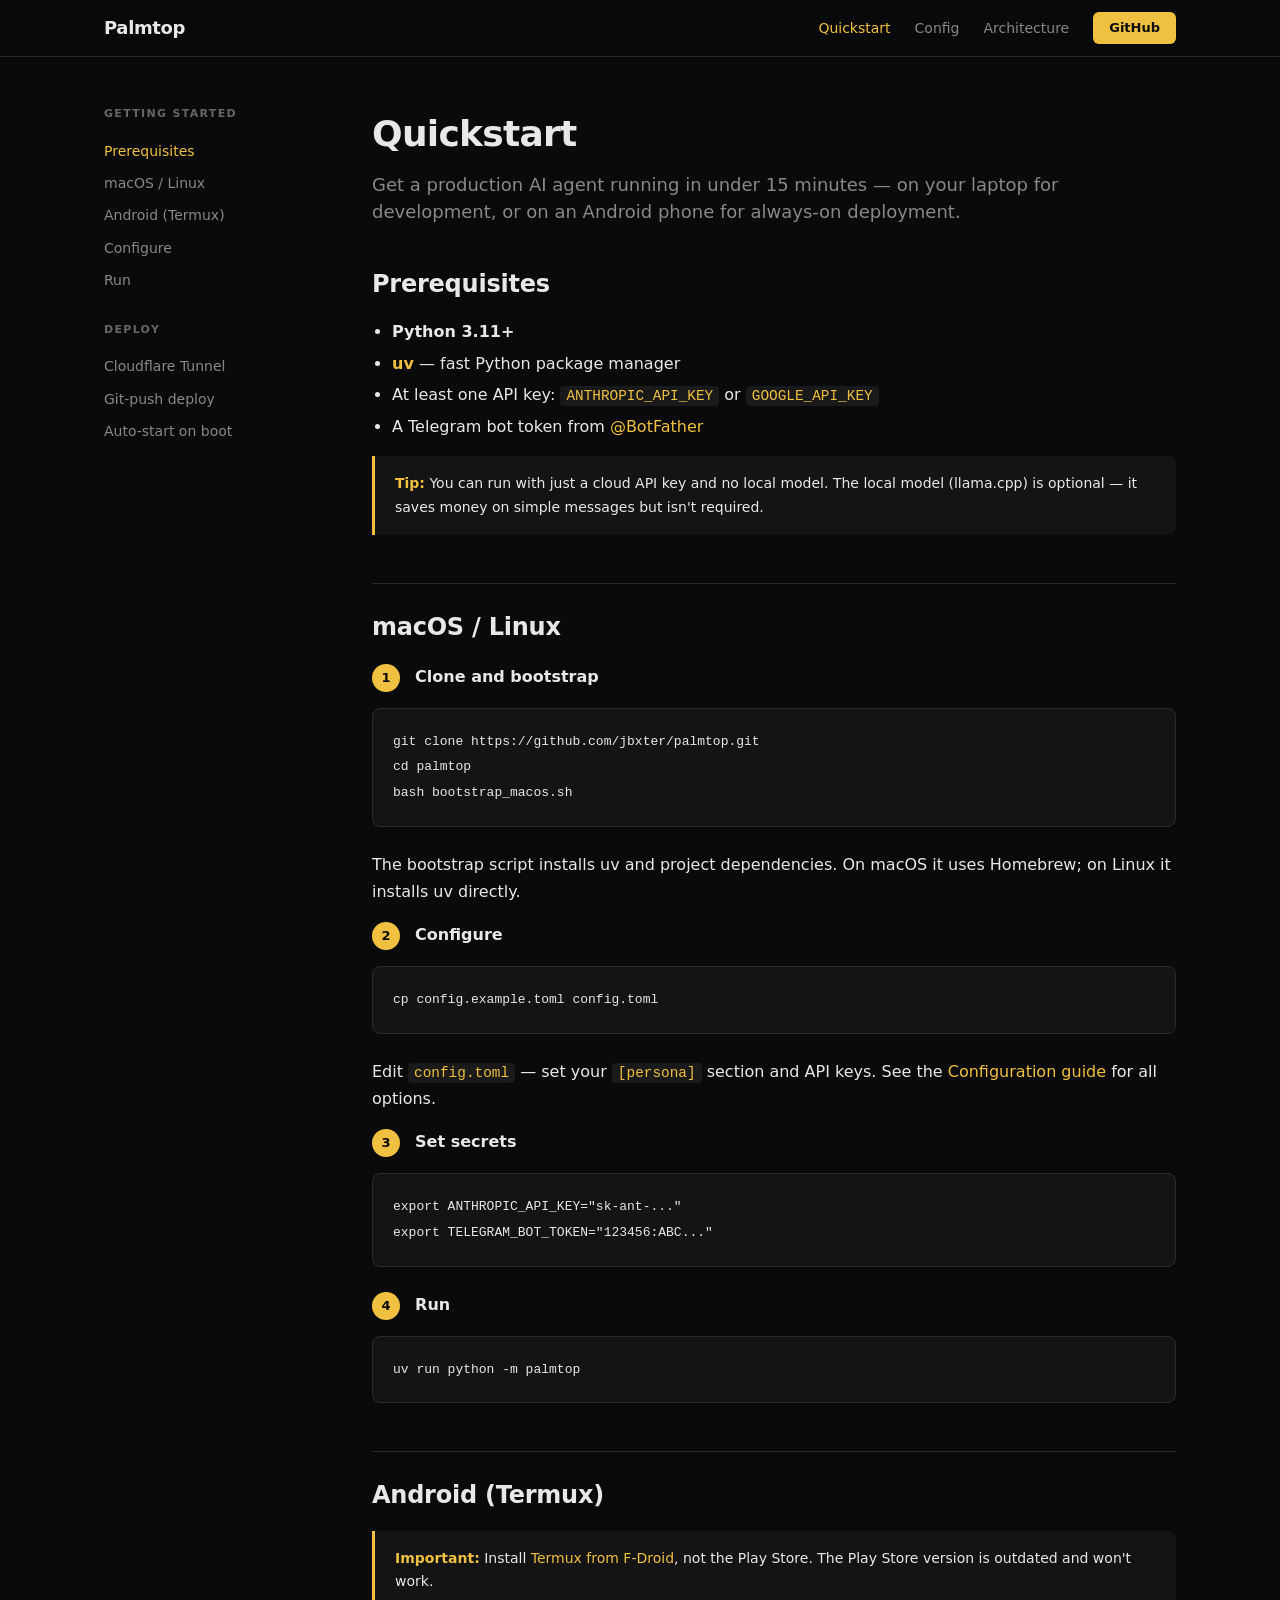
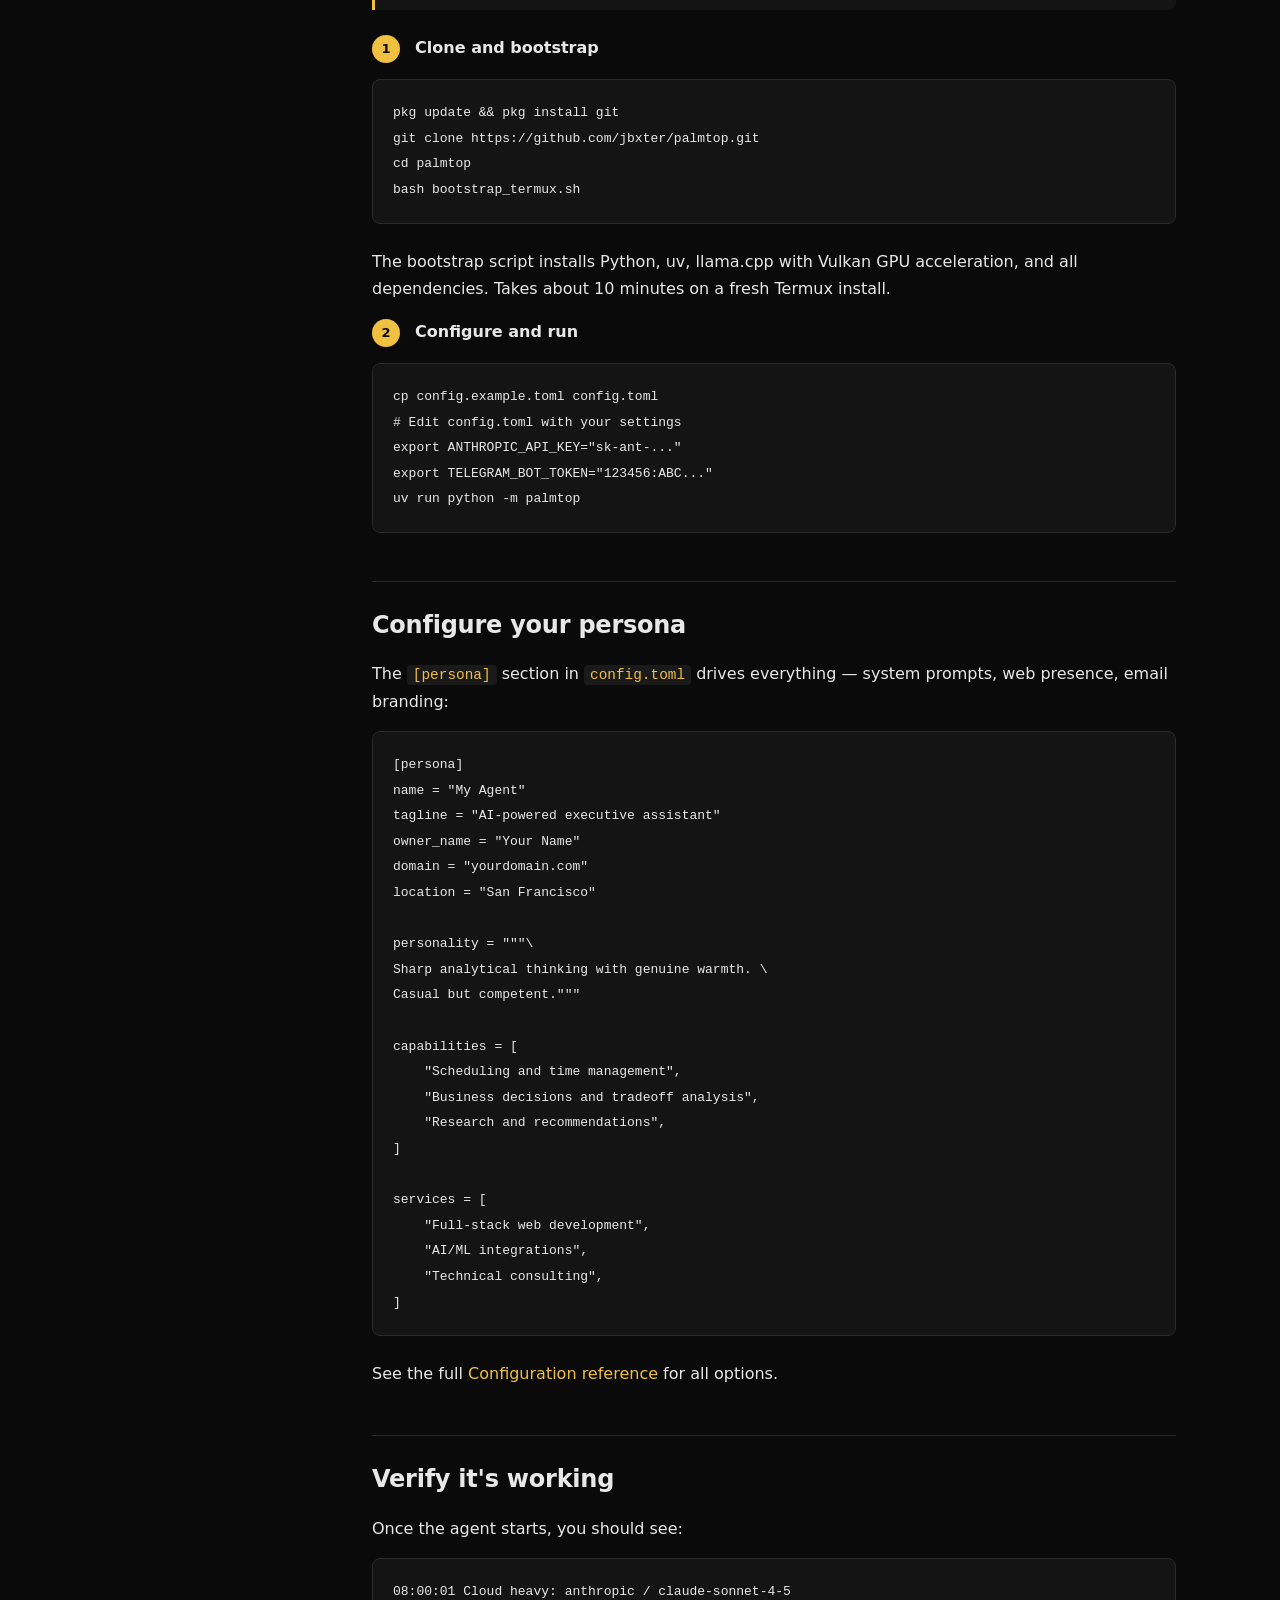
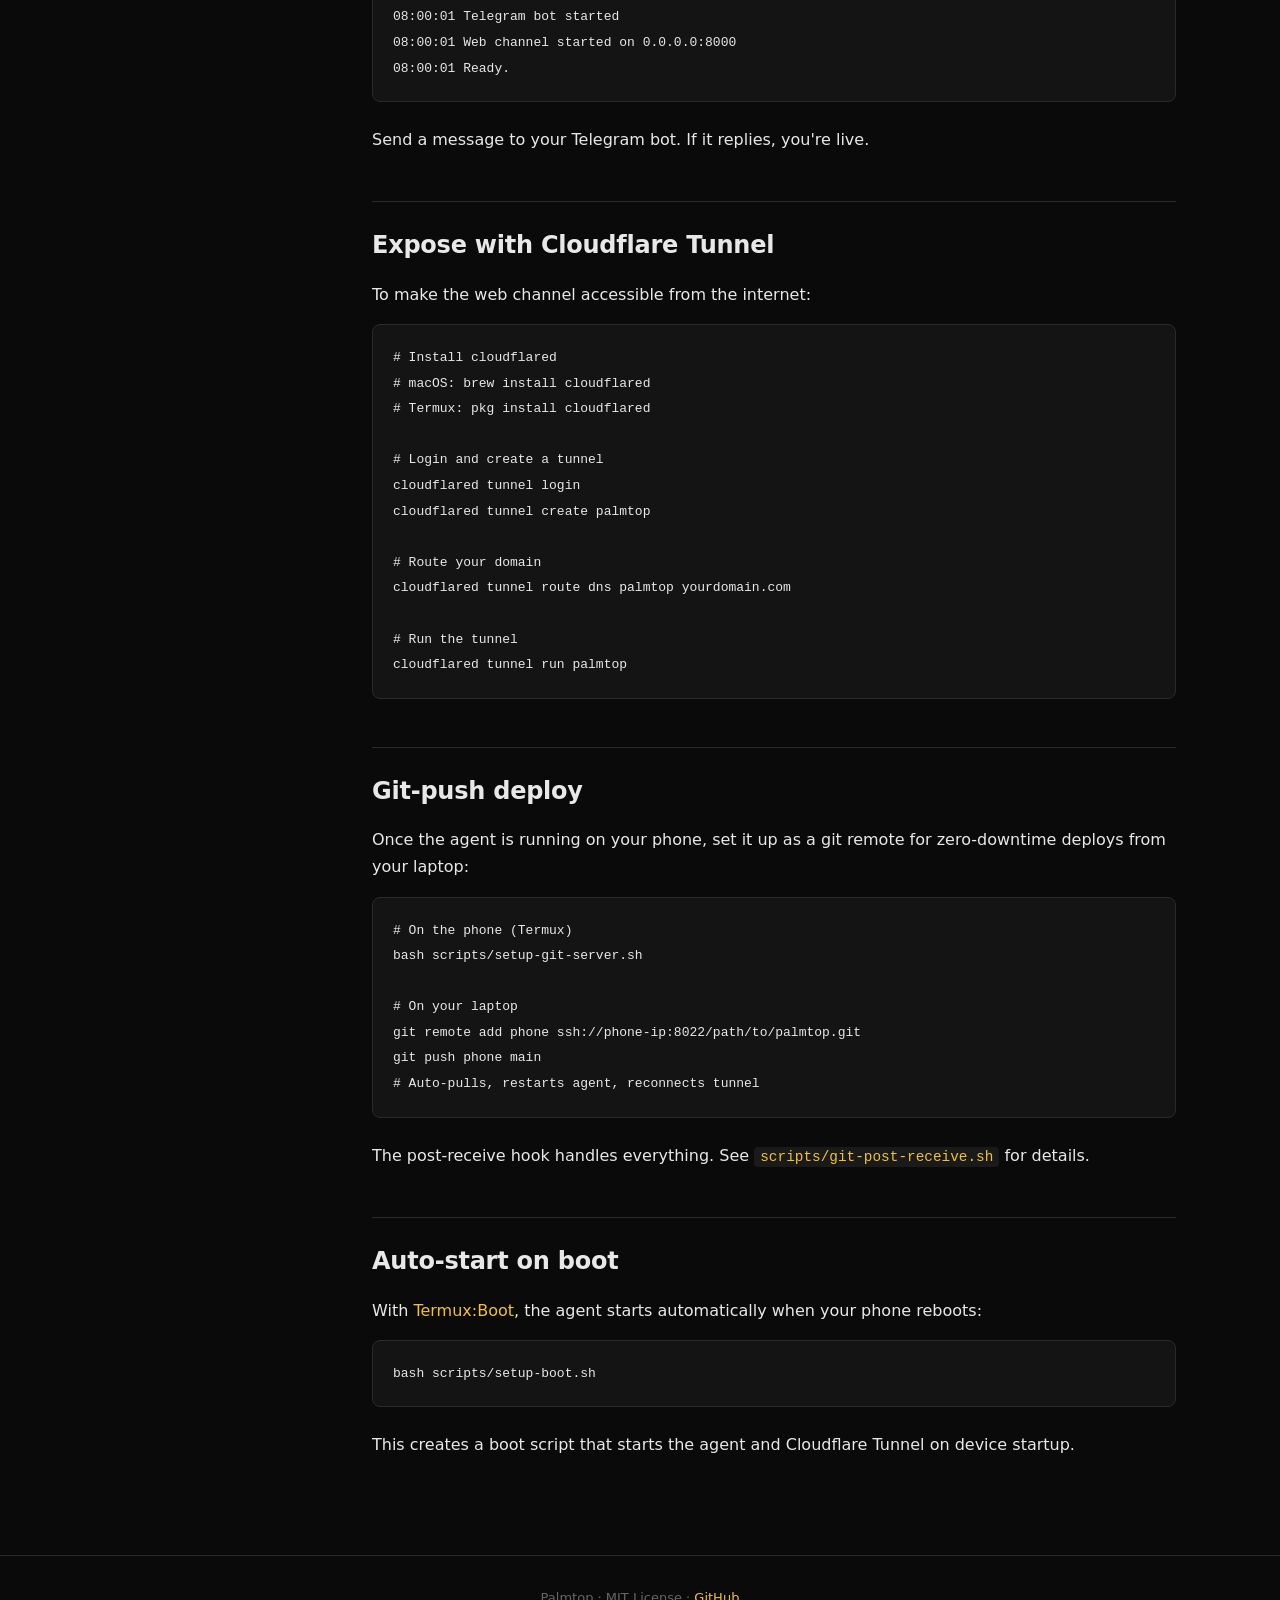
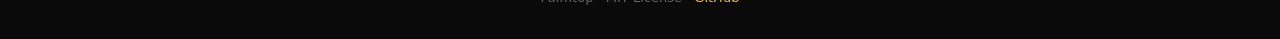
==== docs/quickstart.html @ 463a55f1 "Rename project from Pocket Agent to Palmtop - Python module: src/pocket_agent/ → src/palmtop/ - Pack" ====
<!DOCTYPE html>
<html lang="en">
<head>
  <meta charset="utf-8">
  <meta name="viewport" content="width=device-width, initial-scale=1">
  <title>Quickstart &mdash; Palmtop</title>
  <meta name="description" content="Get Palmtop running in under 15 minutes on macOS, Linux, or Android (Termux).">
  <link rel="stylesheet" href="assets/style.css">
</head>
<body>

<nav class="site-nav">
  <div class="container">
    <a href="./" class="nav-brand">Palmtop</a>
    <div class="nav-links">
      <a href="quickstart" class="nav-link active">Quickstart</a>
      <a href="configuration" class="nav-link">Config</a>
      <a href="architecture" class="nav-link">Architecture</a>
      <a href="https://github.com/jbxter/palmtop" target="_blank" rel="noopener" class="nav-cta">GitHub</a>
    </div>
  </div>
</nav>

<div class="docs-layout">
  <aside class="docs-sidebar">
    <h4>Getting started</h4>
    <a href="#prerequisites" class="active">Prerequisites</a>
    <a href="#macos-linux">macOS / Linux</a>
    <a href="#android">Android (Termux)</a>
    <a href="#configure">Configure</a>
    <a href="#run">Run</a>
    <h4>Deploy</h4>
    <a href="#cloudflare-tunnel">Cloudflare Tunnel</a>
    <a href="#git-push-deploy">Git-push deploy</a>
    <a href="#auto-start">Auto-start on boot</a>
  </aside>

  <main class="docs-content">
    <h1>Quickstart</h1>
    <p class="lead">Get a production AI agent running in under 15 minutes &mdash; on your laptop for development, or on an Android phone for always-on deployment.</p>

    <h2 id="prerequisites">Prerequisites</h2>
    <ul>
      <li><strong>Python 3.11+</strong></li>
      <li><strong><a href="https://docs.astral.sh/uv/">uv</a></strong> &mdash; fast Python package manager</li>
      <li>At least one API key: <code>ANTHROPIC_API_KEY</code> or <code>GOOGLE_API_KEY</code></li>
      <li>A Telegram bot token from <a href="https://t.me/botfather" target="_blank" rel="noopener">@BotFather</a></li>
    </ul>

    <div class="callout">
      <p><strong>Tip:</strong> You can run with just a cloud API key and no local model. The local model (llama.cpp) is optional &mdash; it saves money on simple messages but isn't required.</p>
    </div>

    <h2 id="macos-linux">macOS / Linux</h2>

    <p><span class="step">1</span> <strong>Clone and bootstrap</strong></p>
    <pre><code>git clone https://github.com/jbxter/palmtop.git
cd palmtop
bash bootstrap_macos.sh</code></pre>
    <p>The bootstrap script installs uv and project dependencies. On macOS it uses Homebrew; on Linux it installs uv directly.</p>

    <p><span class="step">2</span> <strong>Configure</strong></p>
    <pre><code>cp config.example.toml config.toml</code></pre>
    <p>Edit <code>config.toml</code> &mdash; set your <code>[persona]</code> section and API keys. See the <a href="configuration">Configuration guide</a> for all options.</p>

    <p><span class="step">3</span> <strong>Set secrets</strong></p>
    <pre><code>export ANTHROPIC_API_KEY="sk-ant-..."
export TELEGRAM_BOT_TOKEN="123456:ABC..."</code></pre>

    <p><span class="step">4</span> <strong>Run</strong></p>
    <pre><code>uv run python -m palmtop</code></pre>

    <h2 id="android">Android (Termux)</h2>

    <div class="callout">
      <p><strong>Important:</strong> Install <a href="https://f-droid.org/en/packages/com.termux/" target="_blank" rel="noopener">Termux from F-Droid</a>, not the Play Store. The Play Store version is outdated and won't work.</p>
    </div>

    <p><span class="step">1</span> <strong>Clone and bootstrap</strong></p>
    <pre><code>pkg update && pkg install git
git clone https://github.com/jbxter/palmtop.git
cd palmtop
bash bootstrap_termux.sh</code></pre>
    <p>The bootstrap script installs Python, uv, llama.cpp with Vulkan GPU acceleration, and all dependencies. Takes about 10 minutes on a fresh Termux install.</p>

    <p><span class="step">2</span> <strong>Configure and run</strong></p>
    <pre><code>cp config.example.toml config.toml
# Edit config.toml with your settings
export ANTHROPIC_API_KEY="sk-ant-..."
export TELEGRAM_BOT_TOKEN="123456:ABC..."
uv run python -m palmtop</code></pre>

    <h2 id="configure">Configure your persona</h2>
    <p>The <code>[persona]</code> section in <code>config.toml</code> drives everything &mdash; system prompts, web presence, email branding:</p>
    <pre><code>[persona]
name = "My Agent"
tagline = "AI-powered executive assistant"
owner_name = "Your Name"
domain = "yourdomain.com"
location = "San Francisco"

personality = """\
Sharp analytical thinking with genuine warmth. \
Casual but competent."""

capabilities = [
    "Scheduling and time management",
    "Business decisions and tradeoff analysis",
    "Research and recommendations",
]

services = [
    "Full-stack web development",
    "AI/ML integrations",
    "Technical consulting",
]</code></pre>
    <p>See the full <a href="configuration">Configuration reference</a> for all options.</p>

    <h2 id="run">Verify it's working</h2>
    <p>Once the agent starts, you should see:</p>
    <pre><code>08:00:01 Cloud heavy: anthropic / claude-sonnet-4-5
08:00:01 Telegram bot started
08:00:01 Web channel started on 0.0.0.0:8000
08:00:01 Ready.</code></pre>
    <p>Send a message to your Telegram bot. If it replies, you're live.</p>

    <h2 id="cloudflare-tunnel">Expose with Cloudflare Tunnel</h2>
    <p>To make the web channel accessible from the internet:</p>
    <pre><code># Install cloudflared
# macOS: brew install cloudflared
# Termux: pkg install cloudflared

# Login and create a tunnel
cloudflared tunnel login
cloudflared tunnel create palmtop

# Route your domain
cloudflared tunnel route dns palmtop yourdomain.com

# Run the tunnel
cloudflared tunnel run palmtop</code></pre>

    <h2 id="git-push-deploy">Git-push deploy</h2>
    <p>Once the agent is running on your phone, set it up as a git remote for zero-downtime deploys from your laptop:</p>
    <pre><code># On the phone (Termux)
bash scripts/setup-git-server.sh

# On your laptop
git remote add phone ssh://phone-ip:8022/path/to/palmtop.git
git push phone main
# Auto-pulls, restarts agent, reconnects tunnel</code></pre>
    <p>The post-receive hook handles everything. See <code>scripts/git-post-receive.sh</code> for details.</p>

    <h2 id="auto-start">Auto-start on boot</h2>
    <p>With <a href="https://f-droid.org/en/packages/com.termux.boot/" target="_blank" rel="noopener">Termux:Boot</a>, the agent starts automatically when your phone reboots:</p>
    <pre><code>bash scripts/setup-boot.sh</code></pre>
    <p>This creates a boot script that starts the agent and Cloudflare Tunnel on device startup.</p>

  </main>
</div>

<footer class="site-footer">
  <p>Palmtop &middot; MIT License &middot; <a href="https://github.com/jbxter/palmtop">GitHub</a></p>
</footer>

</body>
</html>
---- docs/assets/style.css ----
/* ── Palmtop docs — dark minimal theme ────────────────────────────── */
/* Brand: bg #0a0a0a, surface #141414, accent #f0c040                  */

:root {
  --bg: #0a0a0a;
  --surface: #141414;
  --surface-2: #1a1a1a;
  --border: #2a2a2a;
  --border-light: #333;
  --text: #e8e8e8;
  --text-muted: #888;
  --text-dim: #666;
  --accent: #f0c040;
  --accent-dim: #c49a20;
  --accent-glow: rgba(240, 192, 64, 0.15);
  --font: -apple-system, BlinkMacSystemFont, 'Segoe UI', system-ui, sans-serif;
  --mono: 'SF Mono', 'Fira Code', 'JetBrains Mono', Consolas, monospace;
  --max-w: 1120px;
  --max-w-narrow: 780px;
}

*, *::before, *::after { box-sizing: border-box; margin: 0; padding: 0; }

html { scroll-behavior: smooth; }

body {
  background: var(--bg);
  color: var(--text);
  font-family: var(--font);
  font-size: 16px;
  line-height: 1.6;
  -webkit-font-smoothing: antialiased;
  -moz-osx-font-smoothing: grayscale;
}

a { color: var(--accent); text-decoration: none; transition: color 0.2s; }
a:hover { color: #fff; }

img { max-width: 100%; height: auto; }

/* ── Site nav ────────────────────────────────────────────────────── */

.site-nav {
  position: sticky;
  top: 0;
  z-index: 100;
  background: rgba(10, 10, 10, 0.85);
  backdrop-filter: blur(12px);
  -webkit-backdrop-filter: blur(12px);
  border-bottom: 1px solid var(--border);
}

.site-nav .container {
  max-width: var(--max-w);
  margin: 0 auto;
  padding: 0 24px;
  display: flex;
  align-items: center;
  justify-content: space-between;
  height: 56px;
}

.nav-brand {
  font-weight: 700;
  font-size: 18px;
  color: var(--text);
  letter-spacing: -0.02em;
}
.nav-brand:hover { color: var(--accent); }

.nav-links { display: flex; gap: 24px; align-items: center; }

.nav-link {
  font-size: 14px;
  color: var(--text-muted);
  font-weight: 500;
  transition: color 0.2s;
}
.nav-link:hover, .nav-link.active { color: var(--accent); }

.nav-cta {
  font-size: 13px;
  font-weight: 600;
  color: var(--bg);
  background: var(--accent);
  padding: 6px 16px;
  border-radius: 6px;
  transition: background 0.2s;
}
.nav-cta:hover { background: #fff; color: var(--bg); }

/* ── Hero ────────────────────────────────────────────────────────── */

.hero {
  padding: 100px 24px 80px;
  text-align: center;
  position: relative;
  overflow: hidden;
}

.hero::before {
  content: '';
  position: absolute;
  top: -200px;
  left: 50%;
  transform: translateX(-50%);
  width: 800px;
  height: 800px;
  background: radial-gradient(circle, var(--accent-glow) 0%, transparent 70%);
  pointer-events: none;
}

.hero-badge {
  display: inline-block;
  font-size: 12px;
  font-weight: 600;
  text-transform: uppercase;
  letter-spacing: 0.1em;
  color: var(--accent);
  background: var(--accent-glow);
  border: 1px solid rgba(240, 192, 64, 0.3);
  padding: 6px 16px;
  border-radius: 100px;
  margin-bottom: 24px;
}

.hero h1 {
  font-size: clamp(36px, 6vw, 64px);
  font-weight: 800;
  line-height: 1.1;
  letter-spacing: -0.03em;
  margin-bottom: 20px;
  position: relative;
}

.hero h1 .accent { color: var(--accent); }

.hero .subtitle {
  font-size: clamp(16px, 2.5vw, 20px);
  color: var(--text-muted);
  max-width: 600px;
  margin: 0 auto 40px;
  line-height: 1.5;
}

.hero-actions {
  display: flex;
  gap: 16px;
  justify-content: center;
  flex-wrap: wrap;
}

.hero-ph-badge {
  margin-top: 20px;
  display: flex;
  justify-content: center;
}

.btn {
  display: inline-flex;
  align-items: center;
  gap: 8px;
  padding: 12px 28px;
  border-radius: 8px;
  font-size: 15px;
  font-weight: 600;
  font-family: var(--font);
  cursor: pointer;
  border: none;
  transition: all 0.2s;
}

.btn-primary {
  background: var(--accent);
  color: var(--bg);
}
.btn-primary:hover { background: #fff; color: var(--bg); }

.btn-secondary {
  background: transparent;
  color: var(--text);
  border: 1px solid var(--border-light);
}
.btn-secondary:hover { border-color: var(--accent); color: var(--accent); }

/* ── Terminal preview ────────────────────────────────────────────── */

.terminal-preview {
  max-width: 640px;
  margin: 60px auto 0;
  position: relative;
}

.terminal {
  background: var(--surface);
  border: 1px solid var(--border);
  border-radius: 12px;
  overflow: hidden;
  text-align: left;
  box-shadow: 0 20px 60px rgba(0, 0, 0, 0.5);
}

.terminal-header {
  display: flex;
  align-items: center;
  gap: 8px;
  padding: 12px 16px;
  background: var(--surface-2);
  border-bottom: 1px solid var(--border);
}

.terminal-dot {
  width: 12px;
  height: 12px;
  border-radius: 50%;
  background: var(--border-light);
}

.terminal-title {
  font-size: 12px;
  color: var(--text-dim);
  font-family: var(--mono);
  margin-left: 8px;
}

.terminal-body {
  padding: 20px;
  font-family: var(--mono);
  font-size: 13px;
  line-height: 1.7;
  overflow-x: auto;
  white-space: pre-wrap;
  word-break: break-word;
}

.terminal-body .prompt { color: var(--accent); }
.terminal-body .comment { color: var(--text-dim); }
.terminal-body .output { color: var(--text-muted); }
.terminal-body .cmd { color: var(--text); }

/* ── Showcase section ────────────────────────────────────────────── */

.showcase {
  padding: 80px 24px;
}

.showcase .container {
  max-width: var(--max-w);
  margin: 0 auto;
}

.section-label {
  font-size: 12px;
  font-weight: 600;
  text-transform: uppercase;
  letter-spacing: 0.12em;
  color: var(--accent);
  margin-bottom: 12px;
}

.section-title {
  font-size: clamp(28px, 4vw, 40px);
  font-weight: 700;
  letter-spacing: -0.02em;
  margin-bottom: 12px;
}

.section-subtitle {
  font-size: 17px;
  color: var(--text-muted);
  max-width: 560px;
  margin-bottom: 48px;
  line-height: 1.5;
}

/* ── Feature grid ────────────────────────────────────────────────── */

.feature-grid {
  display: grid;
  grid-template-columns: repeat(auto-fit, minmax(300px, 1fr));
  gap: 20px;
}

.feature-card {
  background: var(--surface);
  border: 1px solid var(--border);
  border-radius: 12px;
  padding: 28px;
  transition: border-color 0.2s, transform 0.2s;
}

.feature-card:hover {
  border-color: var(--border-light);
  transform: translateY(-2px);
}

.feature-icon {
  font-size: 28px;
  margin-bottom: 16px;
}

.feature-card h3 {
  font-size: 17px;
  font-weight: 600;
  margin-bottom: 8px;
}

.feature-card p {
  font-size: 14px;
  color: var(--text-muted);
  line-height: 1.6;
}

/* ── Stats bar ───────────────────────────────────────────────────── */

.stats {
  padding: 48px 24px;
  border-top: 1px solid var(--border);
  border-bottom: 1px solid var(--border);
}

.stats .container {
  max-width: var(--max-w);
  margin: 0 auto;
  display: grid;
  grid-template-columns: repeat(auto-fit, minmax(160px, 1fr));
  gap: 32px;
  text-align: center;
}

.stat-value {
  font-size: 32px;
  font-weight: 800;
  color: var(--accent);
  letter-spacing: -0.02em;
}

.stat-label {
  font-size: 13px;
  color: var(--text-muted);
  margin-top: 4px;
}

/* ── Architecture diagram ────────────────────────────────────────── */

.arch-diagram {
  background: var(--surface);
  border: 1px solid var(--border);
  border-radius: 12px;
  padding: 32px;
  margin-top: 48px;
  overflow-x: auto;
}

.arch-diagram pre {
  font-family: var(--mono);
  font-size: 13px;
  line-height: 1.5;
  color: var(--text-muted);
  white-space: pre;
}

.arch-diagram .highlight { color: var(--accent); }

/* ── CTA section ─────────────────────────────────────────────────── */

.cta-section {
  padding: 100px 24px;
  text-align: center;
}

.cta-section h2 {
  font-size: clamp(28px, 4vw, 40px);
  font-weight: 700;
  letter-spacing: -0.02em;
  margin-bottom: 16px;
}

.cta-section p {
  font-size: 17px;
  color: var(--text-muted);
  max-width: 480px;
  margin: 0 auto 32px;
}

/* ── Footer ──────────────────────────────────────────────────────── */

.site-footer {
  border-top: 1px solid var(--border);
  padding: 32px 24px;
  text-align: center;
}

.site-footer p {
  font-size: 13px;
  color: var(--text-dim);
}

/* ── Docs layout ─────────────────────────────────────────────────── */

.docs-layout {
  max-width: var(--max-w);
  margin: 0 auto;
  padding: 48px 24px 80px;
  display: grid;
  grid-template-columns: 220px 1fr;
  gap: 48px;
}

.docs-sidebar {
  position: sticky;
  top: 72px;
  align-self: start;
  max-height: calc(100vh - 88px);
  overflow-y: auto;
}

.docs-sidebar h4 {
  font-size: 11px;
  text-transform: uppercase;
  letter-spacing: 0.12em;
  color: var(--text-dim);
  margin-bottom: 12px;
  margin-top: 24px;
}

.docs-sidebar h4:first-child { margin-top: 0; }

.docs-sidebar a {
  display: block;
  font-size: 14px;
  color: var(--text-muted);
  padding: 5px 0;
  transition: color 0.15s;
}

.docs-sidebar a:hover { color: var(--text); }
.docs-sidebar a.active { color: var(--accent); font-weight: 500; }

.docs-content {
  min-width: 0;
}

.docs-content h1 {
  font-size: 36px;
  font-weight: 700;
  letter-spacing: -0.02em;
  margin-bottom: 8px;
}

.docs-content .lead {
  font-size: 18px;
  color: var(--text-muted);
  margin-bottom: 40px;
  line-height: 1.5;
}

.docs-content h2 {
  font-size: 24px;
  font-weight: 600;
  letter-spacing: -0.01em;
  margin: 48px 0 16px;
  padding-top: 24px;
  border-top: 1px solid var(--border);
}

.docs-content h2:first-of-type { margin-top: 0; border-top: none; padding-top: 0; }

.docs-content h3 {
  font-size: 18px;
  font-weight: 600;
  margin: 32px 0 12px;
}

.docs-content p {
  margin-bottom: 16px;
  line-height: 1.7;
}

.docs-content ul, .docs-content ol {
  margin: 0 0 16px 20px;
}

.docs-content li {
  margin-bottom: 6px;
  line-height: 1.6;
}

.docs-content code {
  font-family: var(--mono);
  font-size: 0.9em;
  background: var(--surface-2);
  padding: 2px 6px;
  border-radius: 4px;
  color: var(--accent);
}

.docs-content pre {
  background: var(--surface);
  border: 1px solid var(--border);
  border-radius: 8px;
  padding: 20px;
  margin: 0 0 24px;
  overflow-x: auto;
}

.docs-content pre code {
  background: none;
  padding: 0;
  font-size: 13px;
  line-height: 1.6;
  color: var(--text);
}

.docs-content table {
  width: 100%;
  border-collapse: collapse;
  margin: 0 0 24px;
  font-size: 14px;
}

.docs-content th, .docs-content td {
  text-align: left;
  padding: 10px 16px;
  border-bottom: 1px solid var(--border);
}

.docs-content th {
  font-weight: 600;
  color: var(--text-muted);
  font-size: 12px;
  text-transform: uppercase;
  letter-spacing: 0.06em;
}

.docs-content td code { font-size: 0.85em; }

/* callout boxes */
.callout {
  background: var(--surface);
  border-left: 3px solid var(--accent);
  border-radius: 0 8px 8px 0;
  padding: 16px 20px;
  margin: 0 0 24px;
  font-size: 14px;
}

.callout p { margin-bottom: 0; }
.callout strong { color: var(--accent); }

/* step indicators */
.step {
  display: inline-flex;
  align-items: center;
  justify-content: center;
  width: 28px;
  height: 28px;
  background: var(--accent);
  color: var(--bg);
  font-weight: 700;
  font-size: 13px;
  border-radius: 50%;
  margin-right: 10px;
  flex-shrink: 0;
}

/* ── Responsive ──────────────────────────────────────────────────── */

@media (max-width: 768px) {
  .docs-layout {
    grid-template-columns: 1fr;
    gap: 0;
  }

  .docs-sidebar {
    position: static;
    max-height: none;
    border-bottom: 1px solid var(--border);
    padding-bottom: 24px;
    margin-bottom: 32px;
  }

  .hero { padding: 64px 20px 48px; }
  .showcase { padding: 48px 20px; }
  .feature-grid { grid-template-columns: 1fr; }
  .terminal-preview { margin-top: 40px; }
  .nav-links { gap: 12px; }
  .nav-link { font-size: 13px; }
}

@media (max-width: 480px) {
  .hero-actions { flex-direction: column; align-items: center; }
  .btn { width: 100%; max-width: 280px; justify-content: center; }
  .stats .container { grid-template-columns: repeat(2, 1fr); }
}
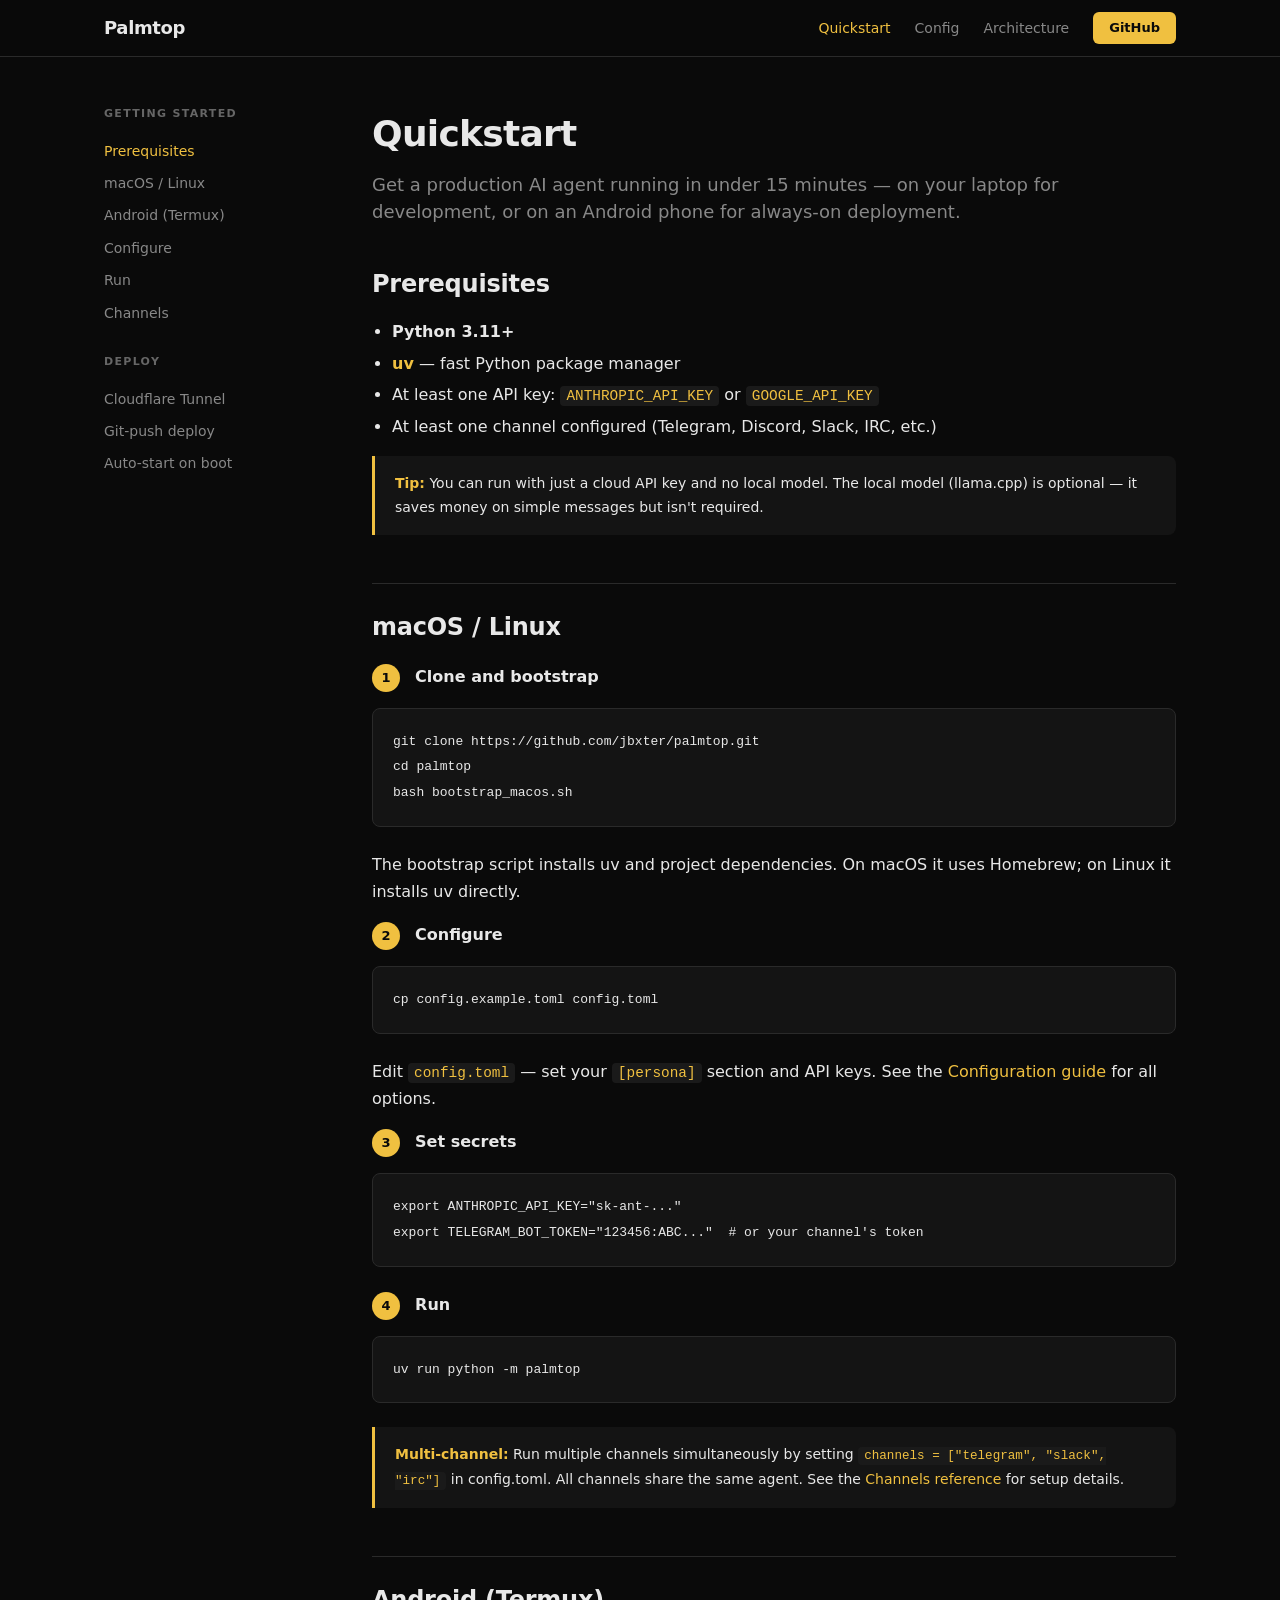
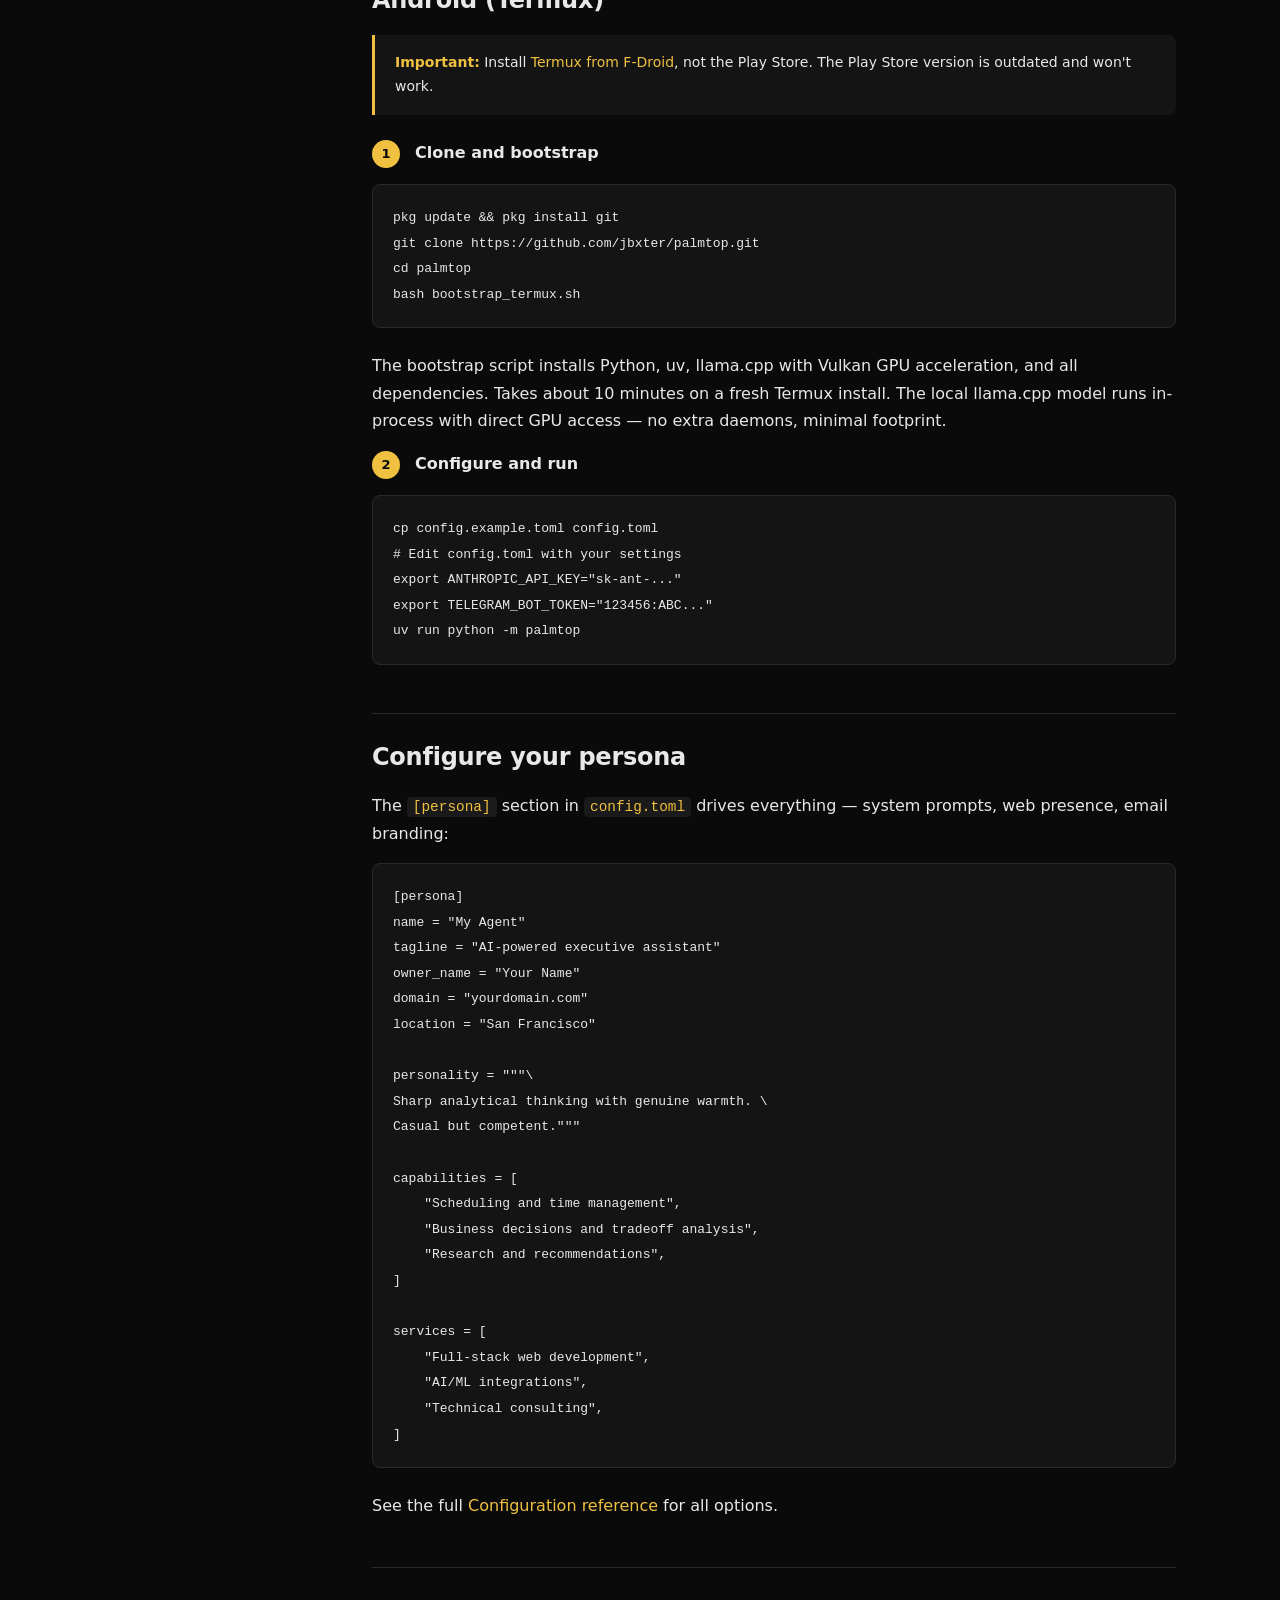
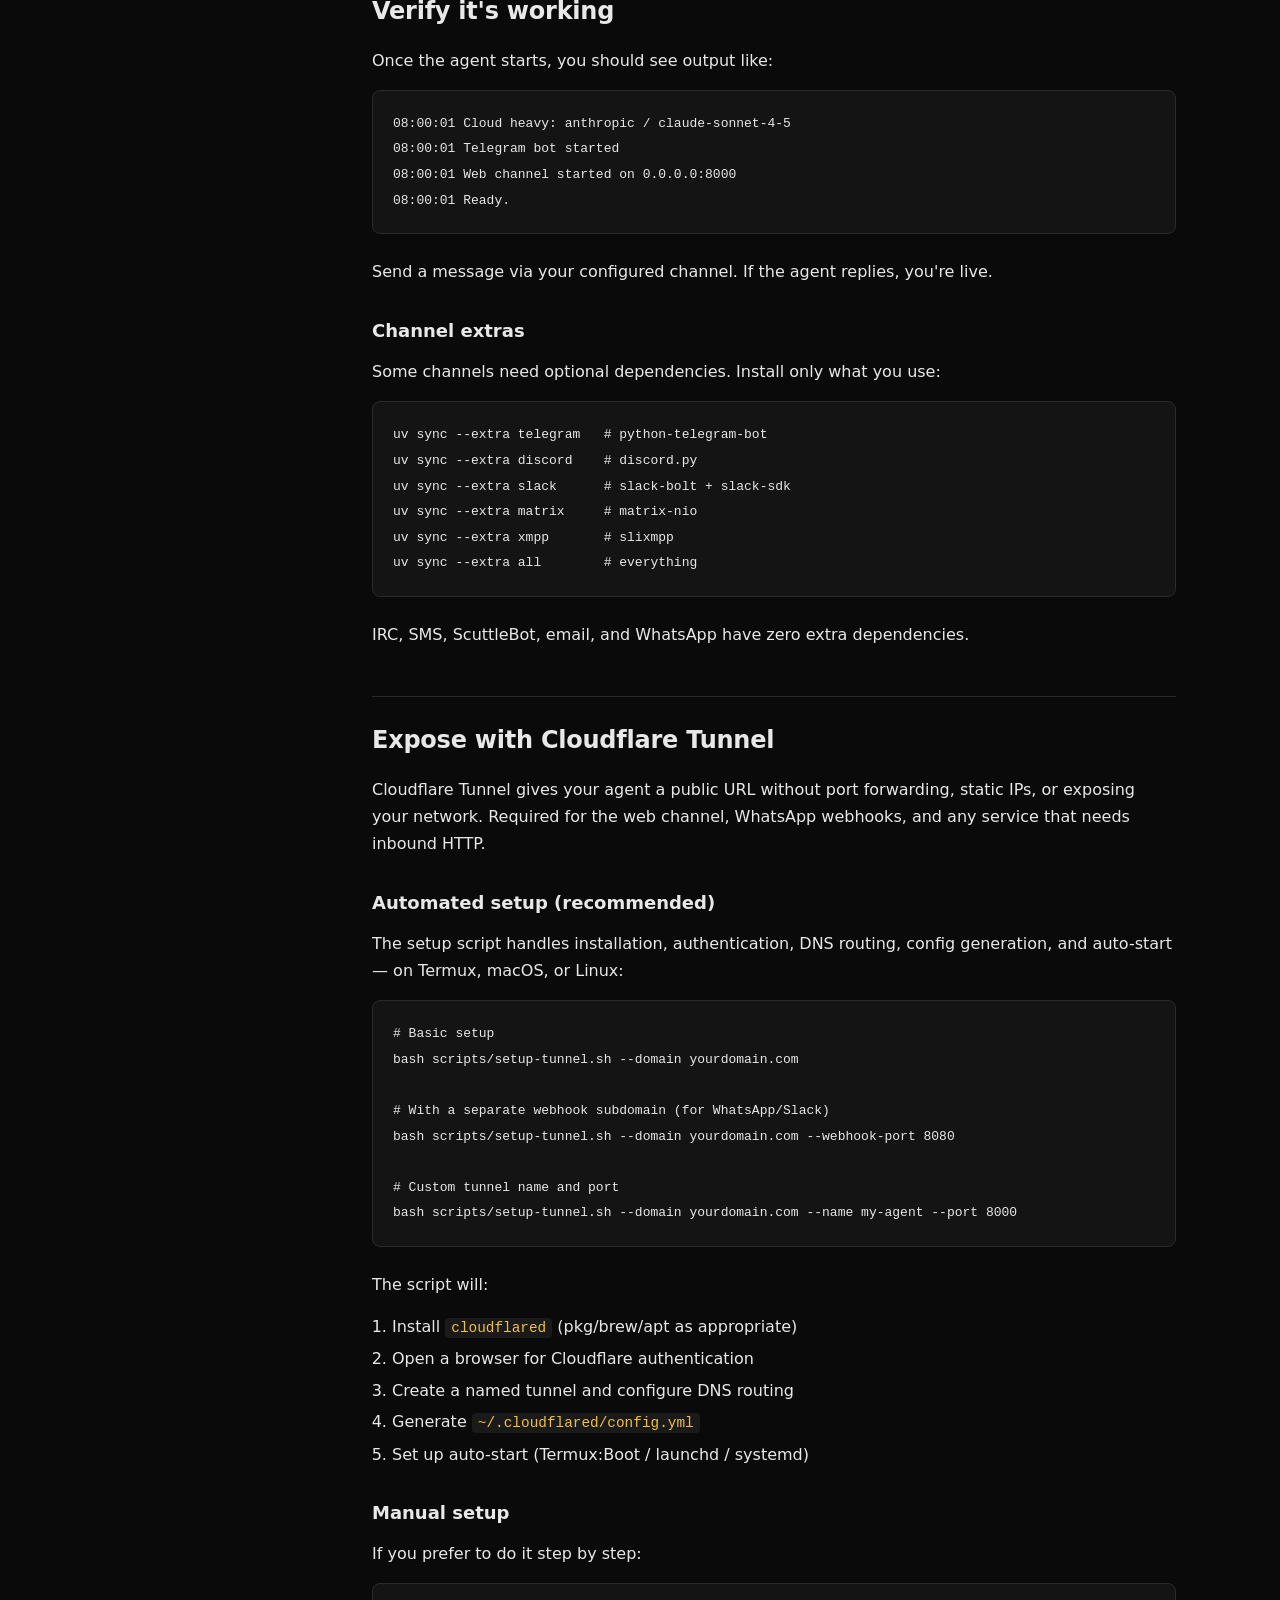
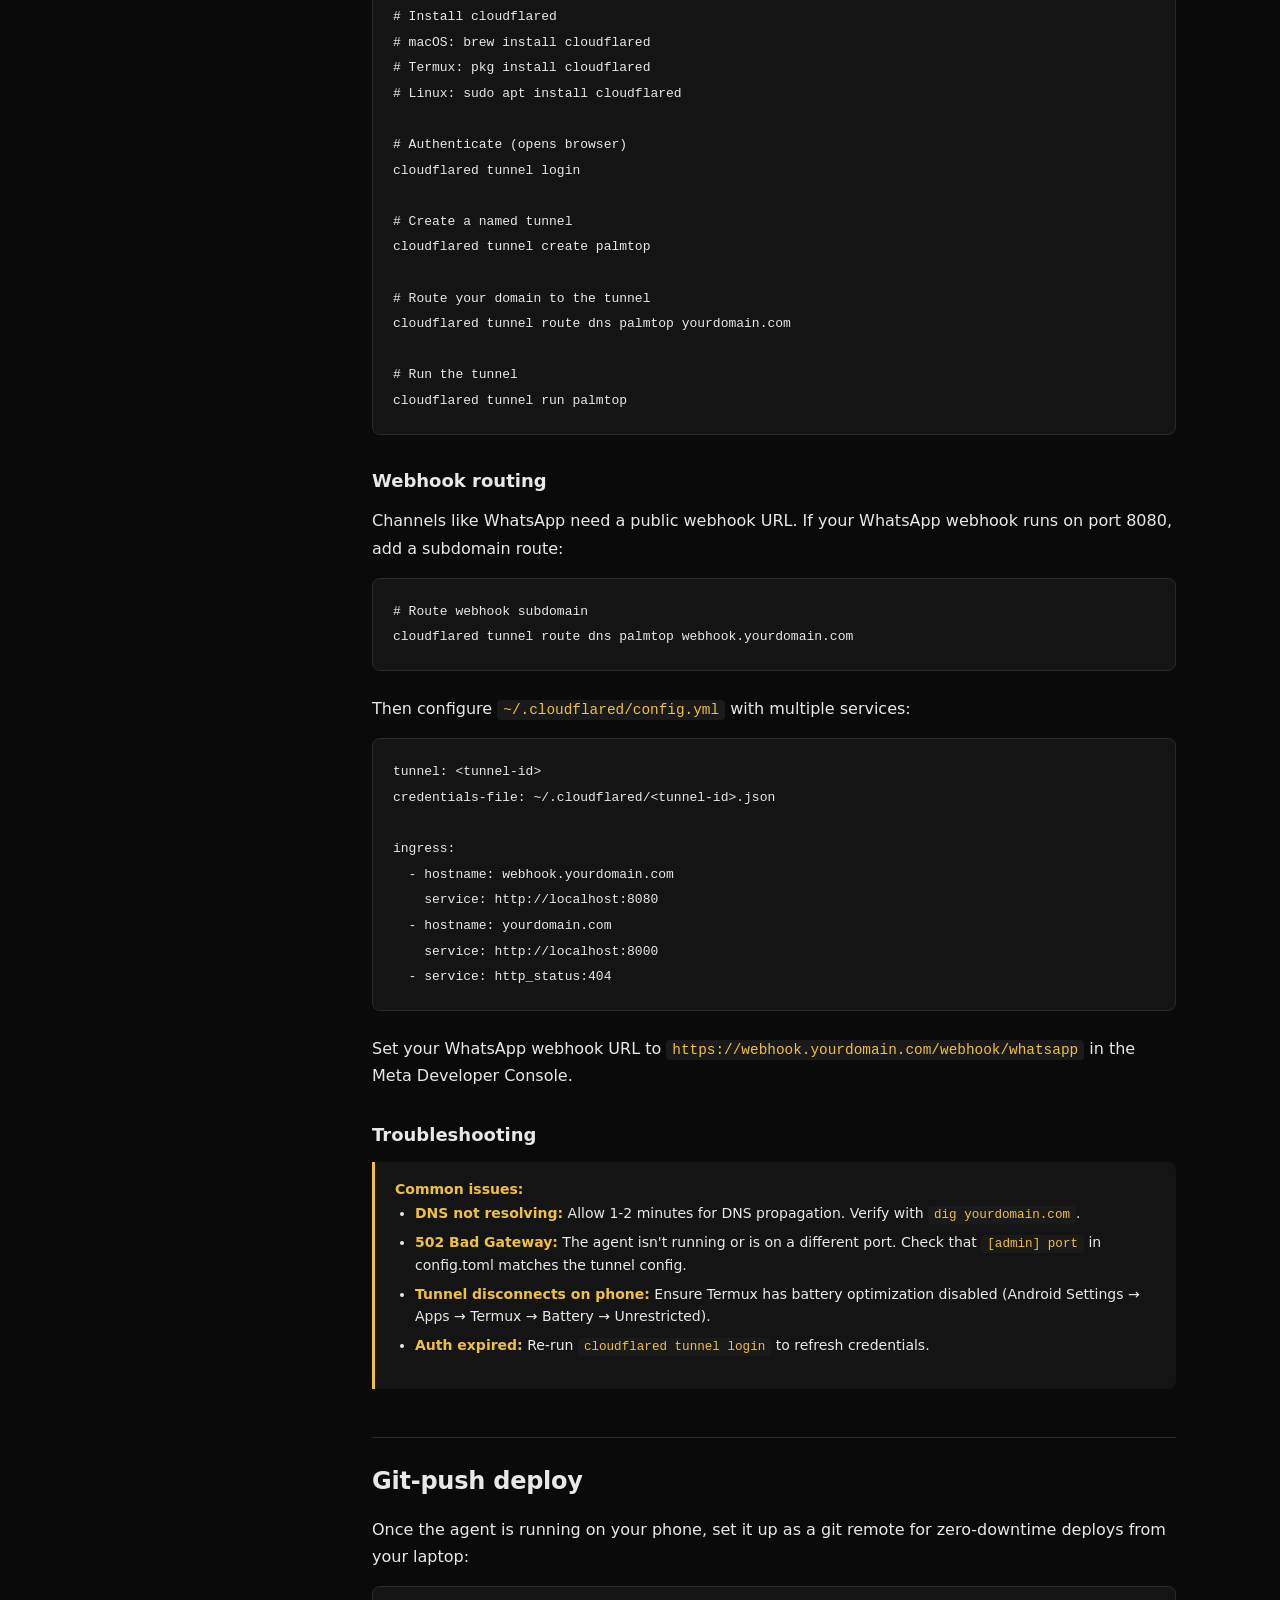
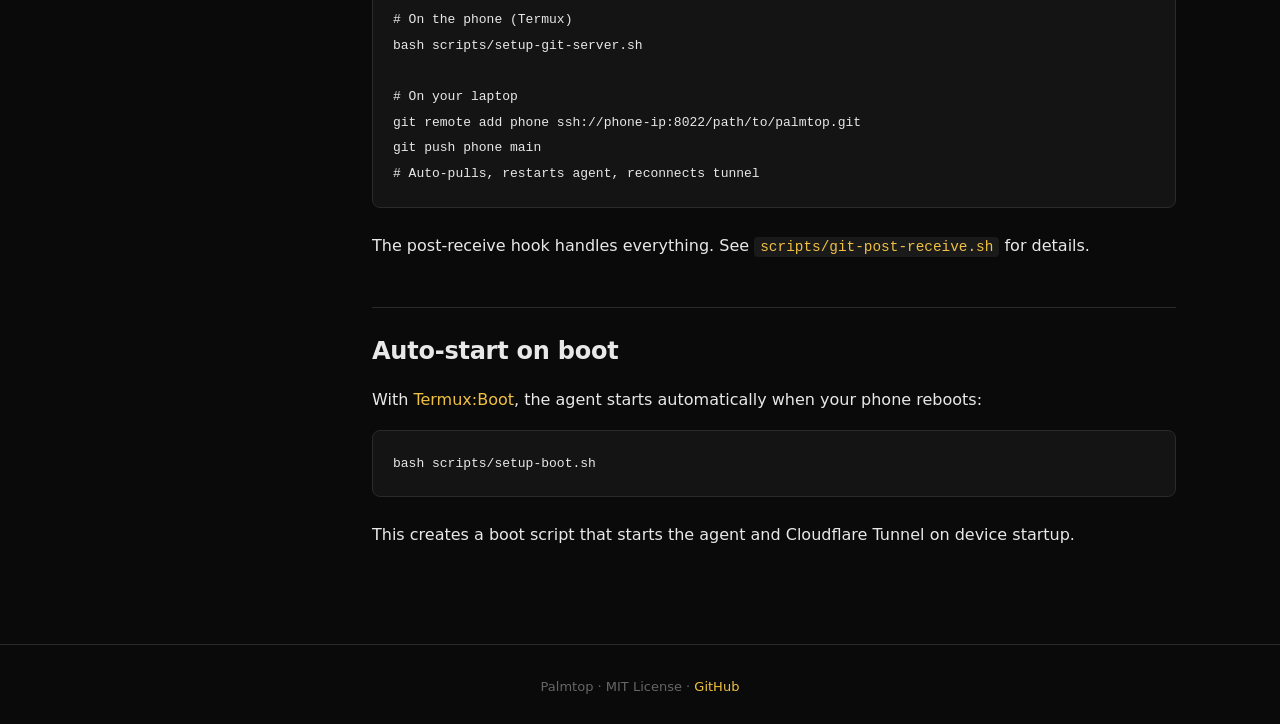
==== commit f92cad03: "Add Cloudflare Tunnel setup script and expanded docs scripts/setup-tunnel.sh automates the full tunn" ====
--- a/docs/quickstart.html
+++ b/docs/quickstart.html
@@ -29,6 +29,7 @@
     <a href="#android">Android (Termux)</a>
     <a href="#configure">Configure</a>
     <a href="#run">Run</a>
+    <a href="#channels">Channels</a>
     <h4>Deploy</h4>
     <a href="#cloudflare-tunnel">Cloudflare Tunnel</a>
     <a href="#git-push-deploy">Git-push deploy</a>
@@ -44,7 +45,7 @@
       <li><strong>Python 3.11+</strong></li>
       <li><strong><a href="https://docs.astral.sh/uv/">uv</a></strong> &mdash; fast Python package manager</li>
       <li>At least one API key: <code>ANTHROPIC_API_KEY</code> or <code>GOOGLE_API_KEY</code></li>
-      <li>A Telegram bot token from <a href="https://t.me/botfather" target="_blank" rel="noopener">@BotFather</a></li>
+      <li>At least one channel configured (Telegram, Discord, Slack, IRC, etc.)</li>
     </ul>
 
     <div class="callout">
@@ -65,10 +66,14 @@
 
     <p><span class="step">3</span> <strong>Set secrets</strong></p>
     <pre><code>export ANTHROPIC_API_KEY="sk-ant-..."
-export TELEGRAM_BOT_TOKEN="123456:ABC..."</code></pre>
+export TELEGRAM_BOT_TOKEN="123456:ABC..."  # or your channel's token</code></pre>
 
     <p><span class="step">4</span> <strong>Run</strong></p>
     <pre><code>uv run python -m palmtop</code></pre>
+
+    <div class="callout">
+      <p><strong>Multi-channel:</strong> Run multiple channels simultaneously by setting <code>channels = ["telegram", "slack", "irc"]</code> in config.toml. All channels share the same agent. See the <a href="configuration#channels">Channels reference</a> for setup details.</p>
+    </div>
 
     <h2 id="android">Android (Termux)</h2>
 
@@ -81,7 +86,7 @@
 git clone https://github.com/jbxter/palmtop.git
 cd palmtop
 bash bootstrap_termux.sh</code></pre>
-    <p>The bootstrap script installs Python, uv, llama.cpp with Vulkan GPU acceleration, and all dependencies. Takes about 10 minutes on a fresh Termux install.</p>
+    <p>The bootstrap script installs Python, uv, llama.cpp with Vulkan GPU acceleration, and all dependencies. Takes about 10 minutes on a fresh Termux install. The local llama.cpp model runs in-process with direct GPU access &mdash; no extra daemons, minimal footprint.</p>
 
     <p><span class="step">2</span> <strong>Configure and run</strong></p>
     <pre><code>cp config.example.toml config.toml
@@ -117,28 +122,91 @@
     <p>See the full <a href="configuration">Configuration reference</a> for all options.</p>
 
     <h2 id="run">Verify it's working</h2>
-    <p>Once the agent starts, you should see:</p>
+    <p>Once the agent starts, you should see output like:</p>
     <pre><code>08:00:01 Cloud heavy: anthropic / claude-sonnet-4-5
 08:00:01 Telegram bot started
 08:00:01 Web channel started on 0.0.0.0:8000
 08:00:01 Ready.</code></pre>
-    <p>Send a message to your Telegram bot. If it replies, you're live.</p>
+    <p>Send a message via your configured channel. If the agent replies, you're live.</p>
+
+    <h3 id="channels">Channel extras</h3>
+    <p>Some channels need optional dependencies. Install only what you use:</p>
+    <pre><code>uv sync --extra telegram   # python-telegram-bot
+uv sync --extra discord    # discord.py
+uv sync --extra slack      # slack-bolt + slack-sdk
+uv sync --extra matrix     # matrix-nio
+uv sync --extra xmpp       # slixmpp
+uv sync --extra all        # everything</code></pre>
+    <p>IRC, SMS, ScuttleBot, email, and WhatsApp have zero extra dependencies.</p>
 
     <h2 id="cloudflare-tunnel">Expose with Cloudflare Tunnel</h2>
-    <p>To make the web channel accessible from the internet:</p>
+    <p>Cloudflare Tunnel gives your agent a public URL without port forwarding, static IPs, or exposing your network. Required for the web channel, WhatsApp webhooks, and any service that needs inbound HTTP.</p>
+
+    <h3>Automated setup (recommended)</h3>
+    <p>The setup script handles installation, authentication, DNS routing, config generation, and auto-start &mdash; on Termux, macOS, or Linux:</p>
+    <pre><code># Basic setup
+bash scripts/setup-tunnel.sh --domain yourdomain.com
+
+# With a separate webhook subdomain (for WhatsApp/Slack)
+bash scripts/setup-tunnel.sh --domain yourdomain.com --webhook-port 8080
+
+# Custom tunnel name and port
+bash scripts/setup-tunnel.sh --domain yourdomain.com --name my-agent --port 8000</code></pre>
+
+    <p>The script will:</p>
+    <ol>
+      <li>Install <code>cloudflared</code> (pkg/brew/apt as appropriate)</li>
+      <li>Open a browser for Cloudflare authentication</li>
+      <li>Create a named tunnel and configure DNS routing</li>
+      <li>Generate <code>~/.cloudflared/config.yml</code></li>
+      <li>Set up auto-start (Termux:Boot / launchd / systemd)</li>
+    </ol>
+
+    <h3>Manual setup</h3>
+    <p>If you prefer to do it step by step:</p>
     <pre><code># Install cloudflared
 # macOS: brew install cloudflared
 # Termux: pkg install cloudflared
-
-# Login and create a tunnel
+# Linux: sudo apt install cloudflared
+
+# Authenticate (opens browser)
 cloudflared tunnel login
+
+# Create a named tunnel
 cloudflared tunnel create palmtop
 
-# Route your domain
+# Route your domain to the tunnel
 cloudflared tunnel route dns palmtop yourdomain.com
 
 # Run the tunnel
 cloudflared tunnel run palmtop</code></pre>
+
+    <h3>Webhook routing</h3>
+    <p>Channels like WhatsApp need a public webhook URL. If your WhatsApp webhook runs on port 8080, add a subdomain route:</p>
+    <pre><code># Route webhook subdomain
+cloudflared tunnel route dns palmtop webhook.yourdomain.com</code></pre>
+    <p>Then configure <code>~/.cloudflared/config.yml</code> with multiple services:</p>
+    <pre><code>tunnel: &lt;tunnel-id&gt;
+credentials-file: ~/.cloudflared/&lt;tunnel-id&gt;.json
+
+ingress:
+  - hostname: webhook.yourdomain.com
+    service: http://localhost:8080
+  - hostname: yourdomain.com
+    service: http://localhost:8000
+  - service: http_status:404</code></pre>
+    <p>Set your WhatsApp webhook URL to <code>https://webhook.yourdomain.com/webhook/whatsapp</code> in the Meta Developer Console.</p>
+
+    <h3>Troubleshooting</h3>
+    <div class="callout">
+      <p><strong>Common issues:</strong></p>
+      <ul>
+        <li><strong>DNS not resolving:</strong> Allow 1-2 minutes for DNS propagation. Verify with <code>dig yourdomain.com</code>.</li>
+        <li><strong>502 Bad Gateway:</strong> The agent isn't running or is on a different port. Check that <code>[admin] port</code> in config.toml matches the tunnel config.</li>
+        <li><strong>Tunnel disconnects on phone:</strong> Ensure Termux has battery optimization disabled (Android Settings &rarr; Apps &rarr; Termux &rarr; Battery &rarr; Unrestricted).</li>
+        <li><strong>Auth expired:</strong> Re-run <code>cloudflared tunnel login</code> to refresh credentials.</li>
+      </ul>
+    </div>
 
     <h2 id="git-push-deploy">Git-push deploy</h2>
     <p>Once the agent is running on your phone, set it up as a git remote for zero-downtime deploys from your laptop:</p>
